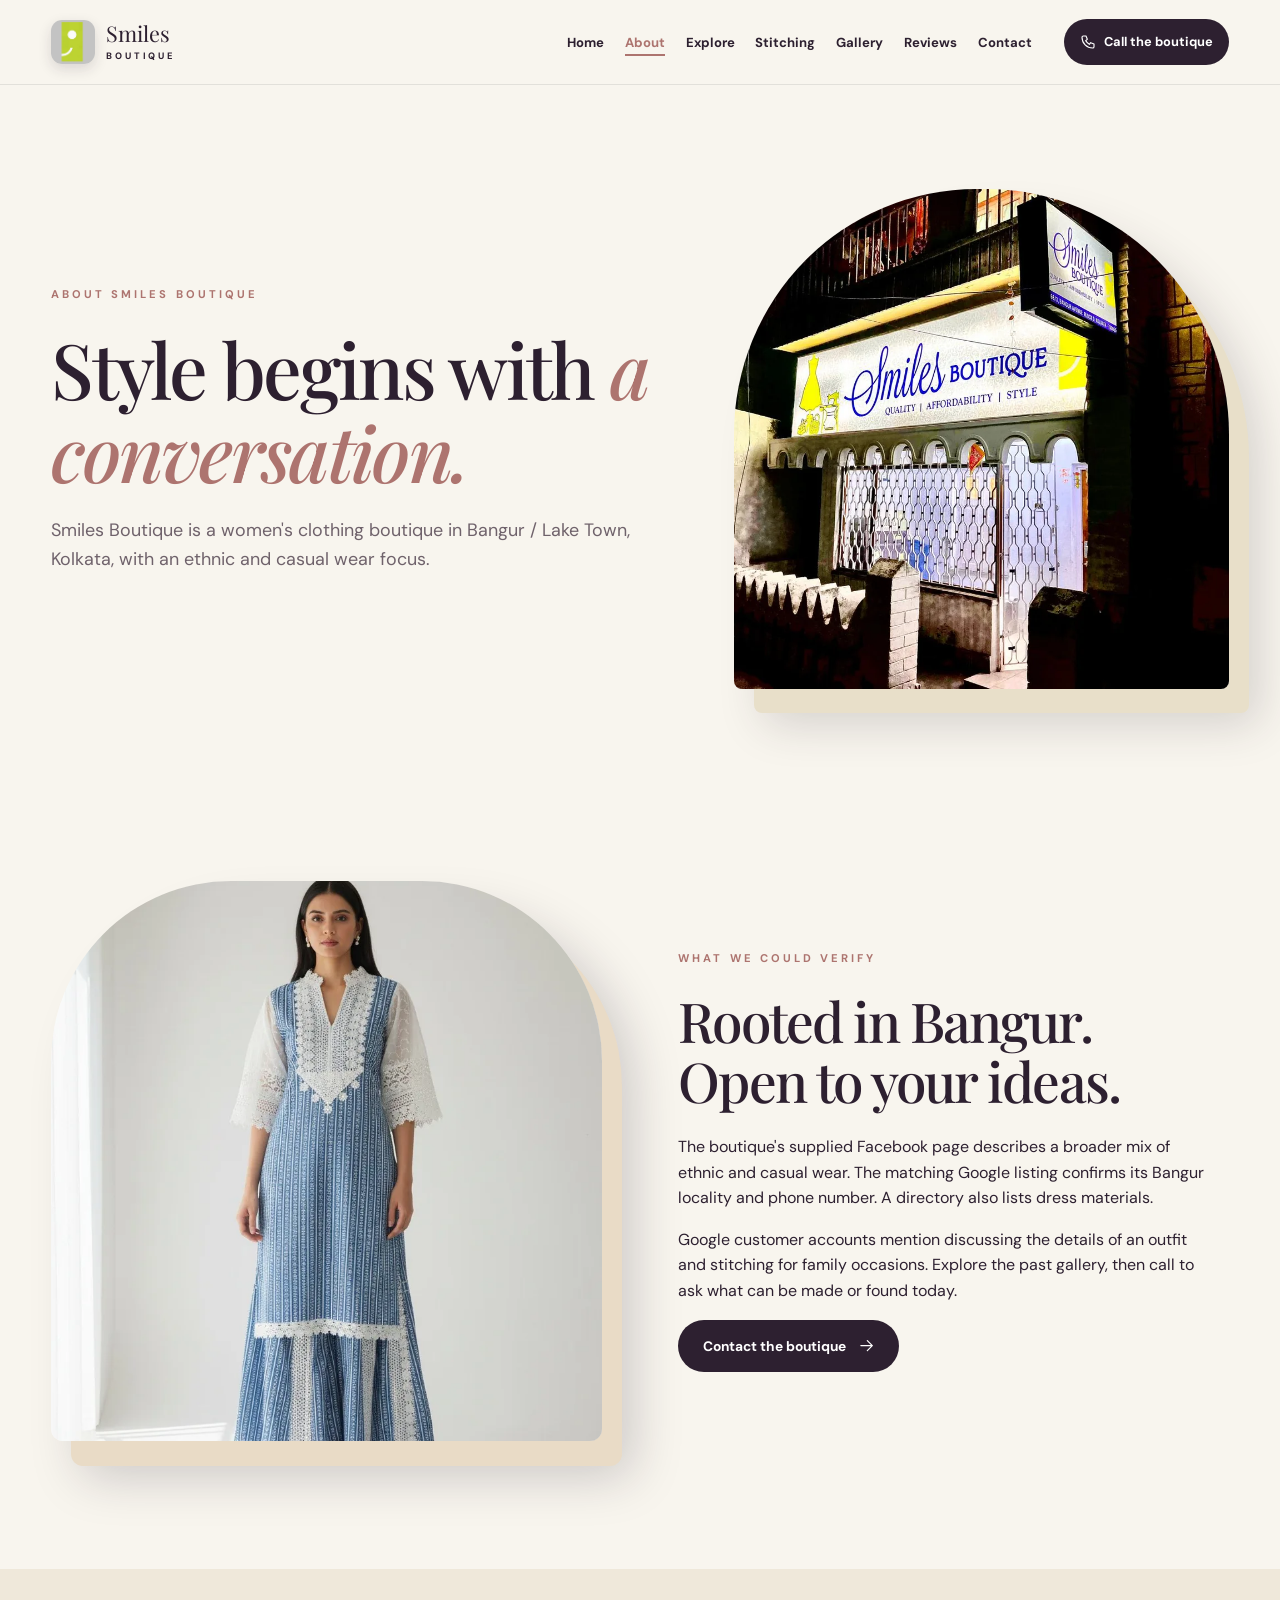
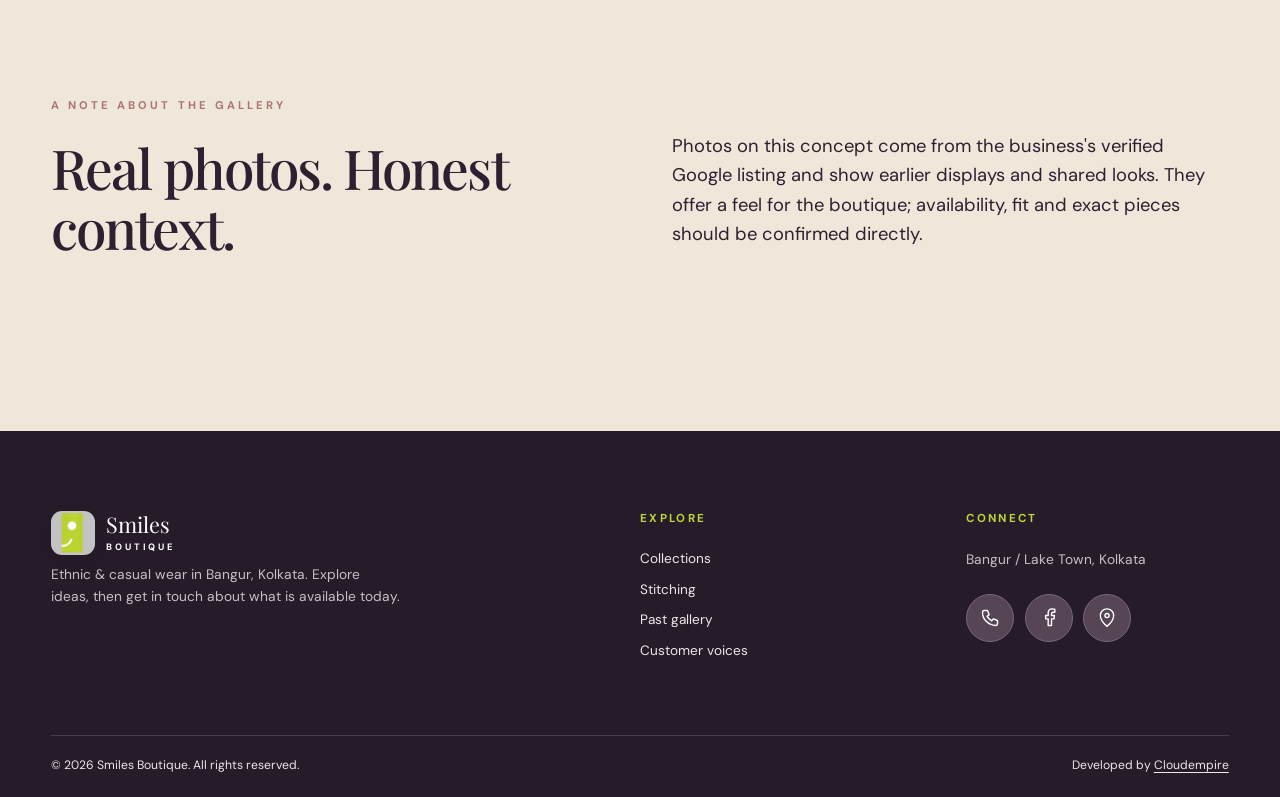
==== about.html @ 587f9f73 "Build Smiles Boutique website concept with verified gallery" ====
<!doctype html><html lang="en-IN"><head><meta charset="utf-8"><meta name="viewport" content="width=device-width,initial-scale=1"><meta name="theme-color" content="#2d2030"><title>About Smiles Boutique | Bangur, Kolkata</title><meta name="description" content="Learn about Smiles Boutique and its ethnic and casual wear focus in Bangur / Lake Town, Kolkata."><link rel="canonical" href="https://cloudempiretech.github.io/smiles-boutique-kolkata/about.html"><link rel="icon" type="image/png" href="assets/smiles-original-logo.png"><link rel="preload" href="assets/google-05-1200.webp" as="image" imagesrcset="assets/google-05-560.webp 560w, assets/google-05-1200.webp 1200w" imagesizes="(max-width: 700px) 90vw, 45vw"><link rel="stylesheet" href="style.css"><meta property="og:type" content="website"><meta property="og:title" content="About Smiles Boutique | Bangur, Kolkata"><meta property="og:description" content="Learn about Smiles Boutique and its ethnic and casual wear focus in Bangur / Lake Town, Kolkata."><meta property="og:image" content="https://cloudempiretech.github.io/smiles-boutique-kolkata/assets/google-01-1200.webp"><meta property="og:url" content="https://cloudempiretech.github.io/smiles-boutique-kolkata/about.html"><script type="application/ld+json">{"@context": "https://schema.org", "@type": "ClothingStore", "name": "Smiles Boutique", "url": "https://cloudempiretech.github.io/smiles-boutique-kolkata/about.html", "image": "https://cloudempiretech.github.io/smiles-boutique-kolkata/assets/google-01-1200.webp", "telephone": "+919874143888", "areaServed": "Bangur / Lake Town, Kolkata", "sameAs": ["https://www.facebook.com/SmilesTheStore/", "https://www.google.com/maps/place/Smiles+Boutique/@22.6055363,88.413067,17z/data=!4m15!1m8!3m7!1s0x3a0275f93fffffff:0x30044cccb901f7e9!2sSmiles+Boutique!8m2!3d22.6055117!4d88.4130762!10e5!16s%2Fg%2F1q62hcb1k!3m5!1s0x3a0275f93fffffff:0x30044cccb901f7e9!8m2!3d22.6055117!4d88.4130762!16s%2Fg%2F1q62hcb1k?entry=ttu&g_ep=EgoyMDI2MTAwNS4wIKXMDSoASAFQAw%3D%3D"]}</script></head><body><a class="skip" href="#main">Skip to content</a><header class="site-header"><div class="shell header-inner"><a href="index.html" class="brand" aria-label="Smiles Boutique home"><img src="assets/smiles-original-logo.png" alt="Smiles Boutique green smile mark" width="44" height="44"><span>Smiles <em>Boutique</em></span></a><button id="menu-toggle" class="menu-toggle" aria-controls="site-nav" aria-expanded="false" aria-label="Open navigation"><span></span><span></span><span></span></button><nav id="site-nav" class="site-nav" aria-label="Main navigation"><a href="index.html" >Home</a><a href="about.html" aria-current="page">About</a><a href="collections.html" >Explore</a><a href="stitching.html" >Stitching</a><a href="gallery.html" >Gallery</a><a href="reviews.html" >Reviews</a><a href="contact.html" >Contact</a></nav><a class="header-call" href="tel:+919874143888"><svg aria-hidden="true" viewBox="0 0 24 24" fill="none" stroke="currentColor" stroke-width="1.7" stroke-linecap="round" stroke-linejoin="round"><path d="M5 3h4l2 5-2.5 2a17 17 0 0 0 5.5 5.5L16 13l5 2v4a2 2 0 0 1-2 2A16 16 0 0 1 3 5a2 2 0 0 1 2-2Z"/></svg> <span>Call the boutique</span></a></div></header><main id="main"><section class="page-hero shell"><div class="reveal"><span class="eyebrow">About Smiles Boutique</span><h1>Style begins with <em>a conversation.</em></h1><p>Smiles Boutique is a women's clothing boutique in Bangur / Lake Town, Kolkata, with an ethnic and casual wear focus.</p></div><picture class="page-hero-media"><source media="(max-width: 700px)" srcset="assets/google-01-560.webp"><img src="assets/google-01-1200.webp" srcset="assets/google-01-560.webp 560w, assets/google-01-1200.webp 1200w" sizes="(max-width: 700px) 90vw, 45vw" alt="Smiles Boutique storefront and illuminated sign photographed at night" loading="lazy" decoding="async"></picture></section><section class="section shell split light-split"><div class="reveal"><picture class="rounded-photo"><source media="(max-width: 700px)" srcset="assets/google-03-560.webp"><img src="assets/google-03-1200.webp" srcset="assets/google-03-560.webp 560w, assets/google-03-1200.webp 1200w" sizes="(max-width: 700px) 90vw, 45vw" alt="Model in a blue and white ethnic outfit in the business gallery" loading="lazy" decoding="async"></picture></div><div class="reveal"><span class="eyebrow">What we could verify</span><h2>Rooted in Bangur.<br>Open to your ideas.</h2><p>The boutique's supplied Facebook page describes a broader mix of ethnic and casual wear. The matching Google listing confirms its Bangur locality and phone number. A directory also lists dress materials.</p><p>Google customer accounts mention discussing the details of an outfit and stitching for family occasions. Explore the past gallery, then call to ask what can be made or found today.</p><a class="button button-dark" href="contact.html">Contact the boutique <svg aria-hidden="true" viewBox="0 0 24 24" fill="none" stroke="currentColor" stroke-width="1.7" stroke-linecap="round" stroke-linejoin="round"><path d="M4 12h16m-7-7 7 7-7 7"/></svg></a></div></section><section class="section pale"><div class="shell note-grid"><div class="reveal"><span class="eyebrow">A note about the gallery</span><h2>Real photos. Honest context.</h2></div><p class="reveal">Photos on this concept come from the business's verified Google listing and show earlier displays and shared looks. They offer a feel for the boutique; availability, fit and exact pieces should be confirmed directly.</p></div></section></main><footer class="site-footer"><div class="shell"><div class="footer-top"><div><a class="brand" href="index.html"><img src="assets/smiles-original-logo.png" alt="" width="42" height="42"><span>Smiles <em>Boutique</em></span></a><p>Ethnic & casual wear in Bangur, Kolkata. Explore ideas, then get in touch about what is available today.</p></div><div><h2>Explore</h2><a href="collections.html">Collections</a><a href="stitching.html">Stitching</a><a href="gallery.html">Past gallery</a><a href="reviews.html">Customer voices</a></div><div><h2>Connect</h2><p>Bangur / Lake Town, Kolkata</p><div class="channel-row"><a class="icon-link" href="tel:+919874143888" aria-label="Call Smiles Boutique" title="Call Smiles Boutique" ><svg aria-hidden="true" viewBox="0 0 24 24" fill="none" stroke="currentColor" stroke-width="1.7" stroke-linecap="round" stroke-linejoin="round"><path d="M5 3h4l2 5-2.5 2a17 17 0 0 0 5.5 5.5L16 13l5 2v4a2 2 0 0 1-2 2A16 16 0 0 1 3 5a2 2 0 0 1 2-2Z"/></svg></a><a class="icon-link" href="https://www.facebook.com/SmilesTheStore/" aria-label="Smiles Boutique on Facebook" title="Smiles Boutique on Facebook" target="_blank" rel="noopener noreferrer"><svg aria-hidden="true" viewBox="0 0 24 24" fill="none" stroke="currentColor" stroke-width="1.7" stroke-linecap="round" stroke-linejoin="round"><path d="M15 21v-8h3l.5-4H15V7c0-1.2.4-2 2-2h2V1.5A24 24 0 0 0 16 1c-3.5 0-5 2-5 5v3H8v4h3v8Z"/></svg></a><a class="icon-link" href="https://www.google.com/maps/place/Smiles+Boutique/@22.6055363,88.413067,17z/data=!4m15!1m8!3m7!1s0x3a0275f93fffffff:0x30044cccb901f7e9!2sSmiles+Boutique!8m2!3d22.6055117!4d88.4130762!10e5!16s%2Fg%2F1q62hcb1k!3m5!1s0x3a0275f93fffffff:0x30044cccb901f7e9!8m2!3d22.6055117!4d88.4130762!16s%2Fg%2F1q62hcb1k?entry=ttu&amp;g_ep=EgoyMDI2MTAwNS4wIKXMDSoASAFQAw%3D%3D" aria-label="Find Smiles Boutique on Google Maps" title="Find Smiles Boutique on Google Maps" target="_blank" rel="noopener noreferrer"><svg aria-hidden="true" viewBox="0 0 24 24" fill="none" stroke="currentColor" stroke-width="1.7" stroke-linecap="round" stroke-linejoin="round"><path d="M12 22s8-6.7 8-13a8 8 0 1 0-16 0c0 6.3 8 13 8 13Z"/><circle cx="12" cy="9" r="2.5"/></svg></a></div></div></div><div class="footer-bottom"><p>© 2026 Smiles Boutique. All rights reserved.</p><p>Developed by <a href="https://cloudempire.tech/" target="_blank" rel="noopener noreferrer">Cloudempire</a></p></div></div></footer><script src="site.js" defer></script></body></html>
---- style.css ----
@import url('https://fonts.googleapis.com/css2?family=DM+Sans:wght@400;500;600;700&family=Playfair+Display:ital,wght@0,500;0,600;0,700;1,500;1,600&display=swap');
:root{--ink:#2d2030;--plum:#3c2b3e;--cream:#f8f5ee;--paper:#fffdf8;--lime:#bdd638;--rose:#ad746f;--line:#ddd5ca;--serif:'Playfair Display',Georgia,serif;--sans:'DM Sans',Arial,sans-serif}*{box-sizing:border-box}html{scroll-behavior:smooth}body{margin:0;background:var(--cream);color:var(--ink);font-family:var(--sans);line-height:1.6;overflow-x:hidden}a{color:inherit;text-decoration:none}button,input,select,textarea{font:inherit}button{cursor:pointer}img{display:block;max-width:100%}svg{width:1.25em;height:1.25em;flex:none}h1,h2,h3,p{margin-top:0}h1,h2{font-family:var(--serif);line-height:1.09;font-weight:500;letter-spacing:-.035em}h1{font-size:clamp(3.2rem,7vw,7.2rem)}h2{font-size:clamp(2.5rem,4.3vw,4.8rem)}h1 em,h2 em{color:var(--rose);font-weight:500}p{font-size:1rem}.shell{width:min(1320px,calc(100% - 8vw));margin:auto}.skip{position:absolute;top:-100px;left:1rem;z-index:1000;background:var(--ink);color:white;padding:.8rem 1rem}.skip:focus{top:1rem}:focus-visible{outline:3px solid #8db313;outline-offset:4px}.site-header{position:sticky;top:0;z-index:100;background:rgba(248,245,238,.9);backdrop-filter:blur(22px);border-bottom:1px solid rgba(45,32,48,.1)}.header-inner{min-height:84px;display:flex;align-items:center;gap:2rem}.brand{display:inline-flex;align-items:center;gap:.7rem;font-family:var(--serif);font-size:1.35rem;line-height:1;color:var(--ink);white-space:nowrap}.brand img{width:44px;height:44px;object-fit:cover;border-radius:11px;box-shadow:0 5px 14px #24182924}.brand em{display:block;font-style:normal;font-family:var(--sans);font-size:.58rem;font-weight:700;letter-spacing:.3em;text-transform:uppercase;margin-top:.5rem}.site-nav{display:flex;align-items:center;gap:1.3rem;margin-left:auto}.site-nav a{position:relative;font-size:.82rem;font-weight:700;padding:.55rem 0;transition:color .25s}.site-nav a::after{content:'';position:absolute;left:0;right:100%;bottom:.35rem;height:2px;background:var(--rose);transition:right .3s}.site-nav a:hover,.site-nav a[aria-current=page]{color:var(--rose)}.site-nav a:hover::after,.site-nav a[aria-current=page]::after{right:0}.header-call{display:inline-flex;align-items:center;gap:.5rem;background:var(--ink);color:white;border-radius:100px;padding:.8rem 1rem;font-size:.8rem;font-weight:700;transition:transform .25s,box-shadow .25s}.header-call:hover{transform:translateY(-3px);box-shadow:0 9px 20px #24182935}.menu-toggle{display:none}.eyebrow{text-transform:uppercase;letter-spacing:.27em;font-size:.7rem;font-weight:700;color:var(--rose);display:block;margin-bottom:1.4rem}.hero{min-height:760px;padding-block:7.2rem 5.5rem;display:grid;grid-template-columns:1fr 1fr;gap:3vw;align-items:center}.hero-copy{position:relative;z-index:2}.hero-title{font-size:clamp(4.3rem,7.6vw,8.4rem);margin-bottom:1.7rem}.hero-title span,.hero-title em{display:block}.hero-title em{font-size:1.07em}.hero-lede{max-width:480px;font-size:1.12rem;color:#6a5d67}.hero-actions,.contact-actions{display:flex;gap:.8rem;flex-wrap:wrap;margin-top:2rem}.button{display:inline-flex;align-items:center;justify-content:center;gap:.75rem;min-height:52px;padding:.9rem 1.45rem;border-radius:100px;font-weight:700;font-size:.86rem;border:1px solid transparent;transition:transform .25s,box-shadow .25s,background .25s}.button:hover{transform:translateY(-4px);box-shadow:0 10px 24px #24182933}.button svg,.text-link svg,.feature-copy svg{transition:transform .25s}.button:hover svg,.text-link:hover svg,.feature-card:hover .feature-copy svg{transform:translateX(5px)}.button-dark{background:var(--ink);color:white}.button-outline{border-color:var(--ink);color:var(--ink)}.button-outline:hover{background:white}.button-light{background:var(--lime);color:var(--ink)}.hero-note{max-width:440px;margin-top:2.2rem;color:#796d74;font-size:.76rem}.hero-art{position:relative;min-height:600px;perspective:1100px;isolation:isolate}.hero-orbit{position:absolute;inset:4% 0 8% 7%;border:1px solid #d3c1a1;border-radius:50%;transform:rotate(-19deg);z-index:-1}.hero-art::before{content:'';position:absolute;width:76%;height:80%;right:-7%;top:2%;background:radial-gradient(circle at 35% 35%,#e6dfbf,#c6be91 55%,#9c8574);border-radius:46% 53% 44% 55%;filter:blur(1px);z-index:-1;box-shadow:35px 45px 70px #7061492e}.hero-frame{width:76%;height:570px;margin-left:auto;border-radius:48% 48% 7% 7%;overflow:hidden;border:10px solid #f3ede1;box-shadow:0 26px 60px #24182930;transform:rotate(2deg);animation:heroFloat 7s ease-in-out infinite}.hero-photo,.hero-photo img{width:100%;height:100%}.hero-photo img{object-fit:cover;object-position:center;transition:transform .8s}.hero-frame:hover img{transform:scale(1.07)}.float-card{position:absolute;left:0;bottom:1rem;background:rgba(255,253,248,.91);border:1px solid #fff;backdrop-filter:blur(14px);display:flex;align-items:center;gap:.8rem;padding:.6rem 1.3rem .6rem .6rem;border-radius:16px;box-shadow:0 17px 35px #24182932;transform:rotate(-6deg);font-weight:700;font-size:.85rem}.float-photo img{width:94px;height:80px;object-fit:cover;border-radius:10px}.hero-stamp{position:absolute;right:-2%;top:4%;font-size:.65rem;letter-spacing:.18em;writing-mode:vertical-rl}.ticker{background:var(--lime);border-block:1px solid #9cab2a}.ticker .shell{display:flex;justify-content:space-between;gap:1.5rem;padding:1.1rem 0;text-transform:uppercase;letter-spacing:.15em;font-size:.75rem;font-weight:700}.ticker b{font-weight:400}.section{padding-block:8rem}.section-heading{max-width:840px;margin-bottom:3.5rem}.section-heading h2{margin-bottom:1.1rem}.section-heading p{color:#70636c;max-width:530px}.feature-grid{display:grid;grid-template-columns:repeat(3,1fr);gap:1.3rem}.feature-card{position:relative;display:block;height:510px;overflow:hidden;border-radius:13px;box-shadow:0 15px 35px #291e2820;transform-style:preserve-3d;transition:transform .4s,box-shadow .4s}.feature-card:hover{transform:translateY(-10px) rotateX(1.3deg);box-shadow:0 25px 45px #291e2835}.feature-card picture,.feature-card img{width:100%;height:100%}.feature-card img{object-fit:cover;transition:transform .7s}.feature-card:hover img{transform:scale(1.07)}.feature-card::after{content:'';position:absolute;inset:30% 0 0;background:linear-gradient(transparent,rgba(19,12,21,.88))}.feature-copy{position:absolute;z-index:1;color:white;left:1.7rem;right:1.7rem;bottom:1.5rem}.feature-copy small{display:block;letter-spacing:.2em;text-transform:uppercase;font-size:.68rem;color:#e2ee94}.feature-copy strong{display:block;font:500 2rem var(--serif);margin:.35rem 0}.feature-copy>span{display:flex;align-items:center;gap:.5rem;font-size:.78rem}.dark-section{background:radial-gradient(circle at 80% 20%,#61475f,transparent 42%),var(--ink);color:#f9f1e7}.dark-section .eyebrow{color:var(--lime)}.dark-section p{color:#e1d7dc}.split{display:grid;grid-template-columns:1fr 1fr;align-items:center;gap:7vw}.split>div:first-child{max-width:600px}.split h2{margin-bottom:1.5rem}.split p{max-width:530px}.text-link{display:inline-flex;align-items:center;gap:.8rem;border-bottom:1px solid currentColor;padding:.6rem 0;font-size:.82rem;font-weight:700}.layered-photos{height:500px;position:relative;perspective:900px}.layer-one img{position:absolute;right:0;top:0;height:440px;width:65%;object-fit:cover;border-radius:140px 140px 12px 12px;box-shadow:0 25px 60px #05030760}.layer-two img{position:absolute;left:0;bottom:0;width:44%;height:240px;object-fit:cover;border:8px solid #e5d8c8;border-radius:130px 130px 12px 12px;box-shadow:0 20px 35px #05030770;transform:rotate(-7deg)}.quote-grid{display:grid;grid-template-columns:1fr 1fr;gap:1.2rem;margin-bottom:2rem}.quote-card{padding:2.4rem;background:var(--paper);border:1px solid var(--line);box-shadow:9px 12px 0 #e7dfd3;border-radius:8px}.quote-card p{font:500 1.55rem/1.4 var(--serif)}.quote-card span{font-size:.78rem;font-weight:700;color:#786c73}.stars{color:#996b28;letter-spacing:.15em;display:inline-block;margin-bottom:.9rem}.cta-section{background:var(--lime);position:relative;overflow:hidden}.cta-section::before{content:'';position:absolute;width:380px;height:380px;border:1px solid #899b1c;border-radius:50%;right:-80px;top:-120px;box-shadow:0 0 0 40px #b3ce3370,0 0 0 80px #b3ce3335}.cta-inner{display:grid;grid-template-columns:1fr 1fr;gap:5rem;align-items:end;position:relative}.cta-inner h2{font-size:clamp(3.4rem,6vw,6rem);margin:0}.cta-inner p{max-width:400px}.cta-inner .eyebrow{color:#4c5e12}.page-hero{padding-block:6.5rem 4rem;display:grid;grid-template-columns:1fr 42%;gap:5%;align-items:center;min-height:590px}.page-hero h1{font-size:clamp(3.6rem,6vw,6.5rem);margin-bottom:1.4rem}.page-hero p{font-size:1.12rem;color:#6f626b;max-width:600px}.page-hero-media img{width:100%;height:500px;object-fit:cover;border-radius:49% 49% 8px 8px;box-shadow:20px 24px 0 #e8dfc9,30px 35px 45px #3226342d}.page-hero.simple{min-height:380px;display:block;padding-bottom:2rem}.page-hero.simple>div{max-width:930px}.light-split{gap:6vw}.rounded-photo img{width:100%;height:560px;object-fit:cover;border-radius:180px 180px 12px 12px;box-shadow:20px 25px 0 #e9dbc6,30px 35px 50px #24182935}.pale{background:#efe8da}.note-grid{display:grid;grid-template-columns:1fr 1fr;gap:5vw;align-items:center}.note-grid p{font-size:1.15rem}.collection-grid{display:grid;gap:5rem}.collection-card{display:grid;grid-template-columns:48% 1fr;gap:7%;align-items:center}.collection-card.reverse{grid-template-columns:1fr 48%}.collection-card.reverse picture{order:2}.collection-card img{height:560px;width:100%;object-fit:cover;border-radius:12px 210px 12px 12px;box-shadow:20px 24px 0 #e6d6c7}.collection-card.reverse img{border-radius:210px 12px 12px 12px}.collection-card p{max-width:450px;color:#6c6069}.steps{display:grid;grid-template-columns:repeat(3,1fr);gap:1rem}.steps article{padding:2rem;background:var(--paper);border:1px solid var(--line);min-height:260px;box-shadow:8px 9px 0 #e3dbcd}.steps b{font:500 2.5rem var(--serif);color:var(--rose)}.steps h2{font-size:1.7rem;margin:1.2rem 0 .6rem}.gallery-grid{display:grid;grid-template-columns:repeat(4,1fr);gap:1.1rem}.gallery-card{margin:0;background:white;padding:.5rem;box-shadow:0 8px 24px #281b2721;border:1px solid #e4dbce;border-radius:8px;transition:transform .3s,box-shadow .3s}.gallery-card:nth-child(5n+2){transform:translateY(1.1rem)}.gallery-card:hover{transform:translateY(-6px) rotate(.5deg);box-shadow:0 17px 36px #281b2730}.gallery-card img{width:100%;height:310px;object-fit:cover}.gallery-card figcaption{padding:.75rem .4rem .35rem;font-size:.77rem;font-weight:700}.gallery-card small{display:block;color:#887a7f;font-weight:400}.gallery-note{margin:2rem 0;color:#71646d;font-size:.81rem;max-width:850px}.gallery-note a{text-decoration:underline;text-underline-offset:3px}.reviews-list{display:grid;gap:1rem;margin-bottom:2.5rem}.review-row{display:grid;grid-template-columns:35% 1fr;gap:2rem;padding:2rem;background:var(--paper);border-left:4px solid var(--lime);box-shadow:8px 9px 0 #e9dfd2}.review-row h2{font-size:1.8rem;margin:0 0 .3rem}.review-row small{color:#776b74}.review-row p{font:500 1.4rem/1.5 var(--serif);margin:0}.contact-grid{display:grid;grid-template-columns:1fr 1.1fr;gap:2rem}.contact-panel,.contact-form-panel{padding:3rem;background:var(--paper);border:1px solid var(--line);box-shadow:12px 14px 0 #e7dfd1}.contact-panel{background:var(--ink);color:white}.contact-panel h2,.contact-form-panel h2{font-size:2.6rem}.contact-panel p{color:#dcd1d5}.contact-panel .button-outline{border-color:#e8dfe7;color:white}.contact-panel .eyebrow{color:var(--lime)}.channel-row{display:flex;gap:.65rem;margin-top:1.5rem}.icon-link{display:inline-flex;align-items:center;justify-content:center;width:48px;height:48px;border-radius:50%;background:#e9e3d7;color:var(--ink);border:1px solid #cfc7ba;transition:transform .25s,background .25s}.icon-link:hover{transform:translateY(-4px) rotate(-5deg);background:var(--lime)}.contact-panel .icon-link{background:#f8f5ee}.contact-form-panel form{display:grid;gap:.6rem}.contact-form-panel label{font-weight:700;font-size:.84rem;margin-top:.65rem}.contact-form-panel label span{color:#a83c4f}.contact-form-panel input,.contact-form-panel select,.contact-form-panel textarea{width:100%;padding:.85rem 1rem;background:#fbf9f3;border:1px solid #b9aaae;border-radius:6px;color:var(--ink)}.contact-form-panel textarea{resize:vertical}.contact-form-panel button{margin-top:1rem;justify-self:start}.form-help{font-size:.76rem;color:#655b63}.enquiry-result{white-space:pre-line;padding:1rem;background:#eff2d6;border-radius:6px}.faq{max-width:950px}.faq details{border-bottom:1px solid var(--line);padding:1.2rem 0}.faq summary{font:500 1.4rem var(--serif);cursor:pointer;list-style:none;display:flex;justify-content:space-between;gap:2rem}.faq summary::after{content:'+';font:400 1.5rem var(--sans)}.faq details[open] summary::after{content:'−'}.faq details p{max-width:720px;color:#6b5f68;margin:.8rem 0}.site-footer{background:#261b29;color:#eee6e9;padding-top:5rem}.footer-top{display:grid;grid-template-columns:2fr 1fr 1fr;gap:5vw;padding-bottom:4rem}.site-footer .brand{color:white}.footer-top p{max-width:350px;color:#c7bfc6;font-size:.86rem}.footer-top h2{font:700 .72rem var(--sans);text-transform:uppercase;letter-spacing:.2em;color:var(--lime);margin:0 0 1.4rem}.footer-top>div:nth-child(2) a{display:block;font-size:.85rem;margin:.55rem 0}.footer-bottom{display:flex;justify-content:space-between;gap:2rem;padding:1.3rem 0;border-top:1px solid #ffffff25}.footer-bottom p{font-size:.76rem;margin:0}.footer-bottom a{text-decoration:underline;text-underline-offset:3px}.site-footer .icon-link{background:#554555;color:white;border-color:#786a78}.site-footer .icon-link:hover{background:var(--lime);color:var(--ink)}.reveal{opacity:0;transform:translateY(30px);transition:opacity .7s,transform .7s}.reveal.is-visible{opacity:1;transform:translateY(0)}.hero-copy .eyebrow,.hero-title span,.hero-title em,.hero-lede,.hero-actions,.hero-note{animation:rise .8s both}.hero-title span:nth-child(1){animation-delay:.12s}.hero-title span:nth-child(2){animation-delay:.22s}.hero-title em{animation-delay:.34s}.hero-lede{animation-delay:.46s}.hero-actions{animation-delay:.58s}.hero-note{animation-delay:.68s}.hero-art{animation:rise 1s .35s both}body{animation:pageIn .55s both}@keyframes rise{from{opacity:0;transform:translateY(28px)}to{opacity:1;transform:translateY(0)}}@keyframes pageIn{from{opacity:.1}to{opacity:1}}@keyframes heroFloat{50%{transform:translateY(-9px) rotate(1deg)}}
@media(max-width:1100px){.site-nav{gap:.75rem}.site-nav a{font-size:.73rem}.header-call span{display:none}.header-call{width:46px;height:46px;padding:0;justify-content:center}.hero{min-height:650px}.hero-art{min-height:530px}.hero-frame{height:500px}.feature-card{height:430px}.gallery-grid{grid-template-columns:repeat(3,1fr)}}
@media(max-width:820px){.header-inner{min-height:70px}.menu-toggle{display:grid;gap:4px;background:none;border:0;margin-left:auto;padding:12px;min-width:44px;min-height:44px}.menu-toggle span{width:22px;height:2px;background:var(--ink)}.site-nav{display:none;position:absolute;top:70px;left:0;right:0;background:var(--paper);padding:1.2rem 5vw;box-shadow:0 15px 25px #281c2730;flex-direction:column;align-items:stretch;margin:0}.site-nav.open{display:flex}.site-nav a{font-size:1rem;padding:.6rem}.header-call{margin-left:0}.hero{grid-template-columns:1fr;padding-block:4rem 5rem}.hero-art{min-height:540px;max-width:600px;margin:auto;width:100%}.hero-title{font-size:clamp(4.2rem,11vw,7rem)}.split,.contact-grid,.note-grid{grid-template-columns:1fr}.layered-photos{max-width:600px;width:100%;margin:auto}.page-hero{grid-template-columns:1fr;padding-top:4rem}.page-hero-media img{height:480px;max-width:550px}.collection-card,.collection-card.reverse{grid-template-columns:1fr}.collection-card.reverse picture{order:0}.collection-card img{height:510px}.footer-top{grid-template-columns:1fr 1fr}.footer-top>div:first-child{grid-column:1/-1}.cta-inner{gap:2rem}.steps{grid-template-columns:1fr 1fr}}
@media(max-width:600px){.shell{width:calc(100% - 36px)}.brand{font-size:1.15rem}.brand img{width:38px;height:38px}.hero{padding-top:3rem;gap:2rem}.hero-title{font-size:clamp(3.9rem,13vw,5.8rem)}.hero-lede{font-size:1rem}.hero-art{min-height:430px}.hero-frame{height:420px;width:78%}.float-card{bottom:0}.hero-stamp{right:0}.ticker .shell{overflow-x:auto;white-space:nowrap;justify-content:flex-start}.ticker span,.ticker b{flex:none}.section{padding-block:5rem}.feature-grid,.quote-grid,.steps,.gallery-grid{grid-template-columns:1fr}.feature-card{height:490px}.layered-photos{height:430px}.layer-one img{height:390px}.layer-two img{height:190px}.cta-inner{grid-template-columns:1fr}.page-hero{min-height:0;padding-block:3.4rem 2rem}.page-hero.simple{min-height:0}.page-hero h1{font-size:clamp(3.1rem,12vw,4.7rem)}.page-hero-media img,.rounded-photo img,.collection-card img{height:420px}.collection-grid{gap:4rem}.gallery-card:nth-child(5n+2){transform:none}.gallery-card img{height:auto;max-height:580px;object-fit:contain;background:#eee8df}.review-row{grid-template-columns:1fr;gap:.8rem;padding:1.4rem}.review-row p{font-size:1.15rem}.contact-panel,.contact-form-panel{padding:1.5rem}.contact-actions{flex-direction:column;align-items:stretch}.footer-top{grid-template-columns:1fr}.footer-top>div:first-child{grid-column:auto}.footer-bottom{flex-direction:column;gap:.4rem}.quote-card p{font-size:1.3rem}}
@media(prefers-reduced-motion:reduce){*,*::before,*::after{scroll-behavior:auto!important;animation:none!important;transition:none!important}.reveal{opacity:1;transform:none}}
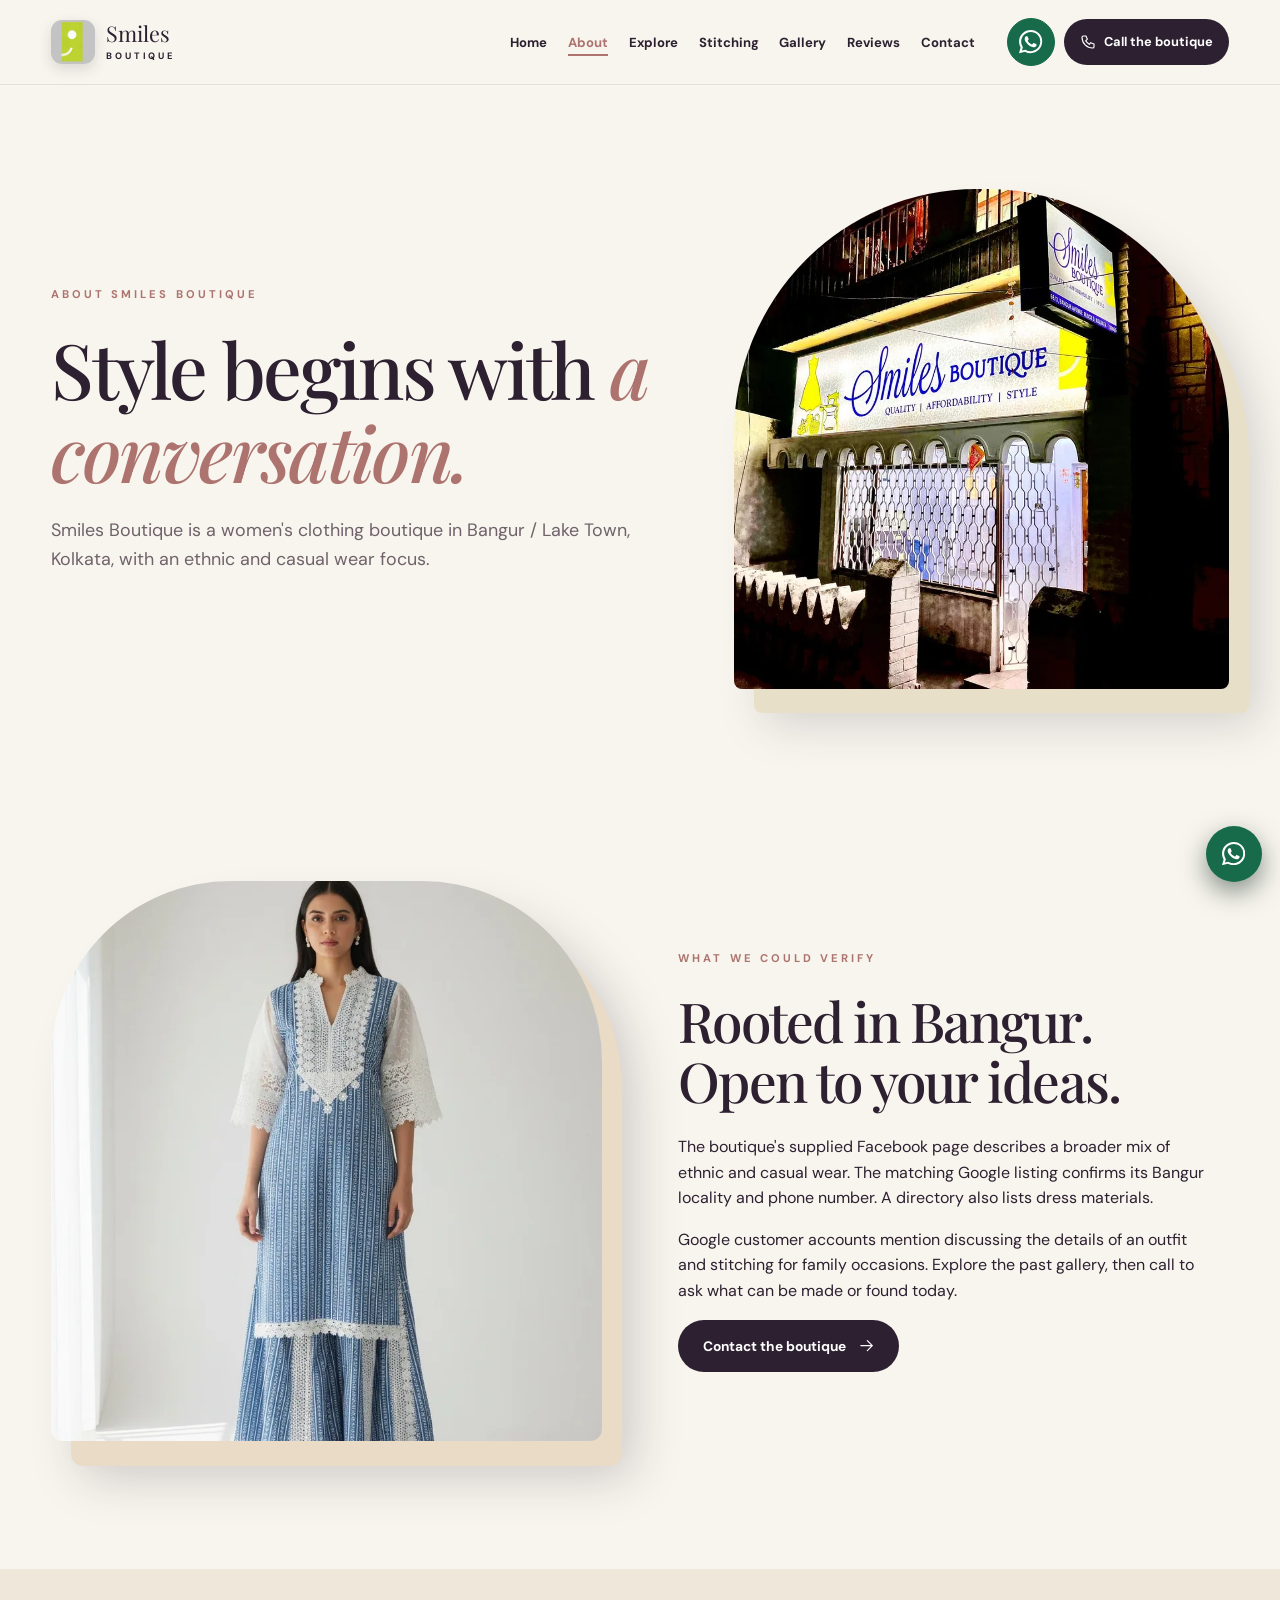
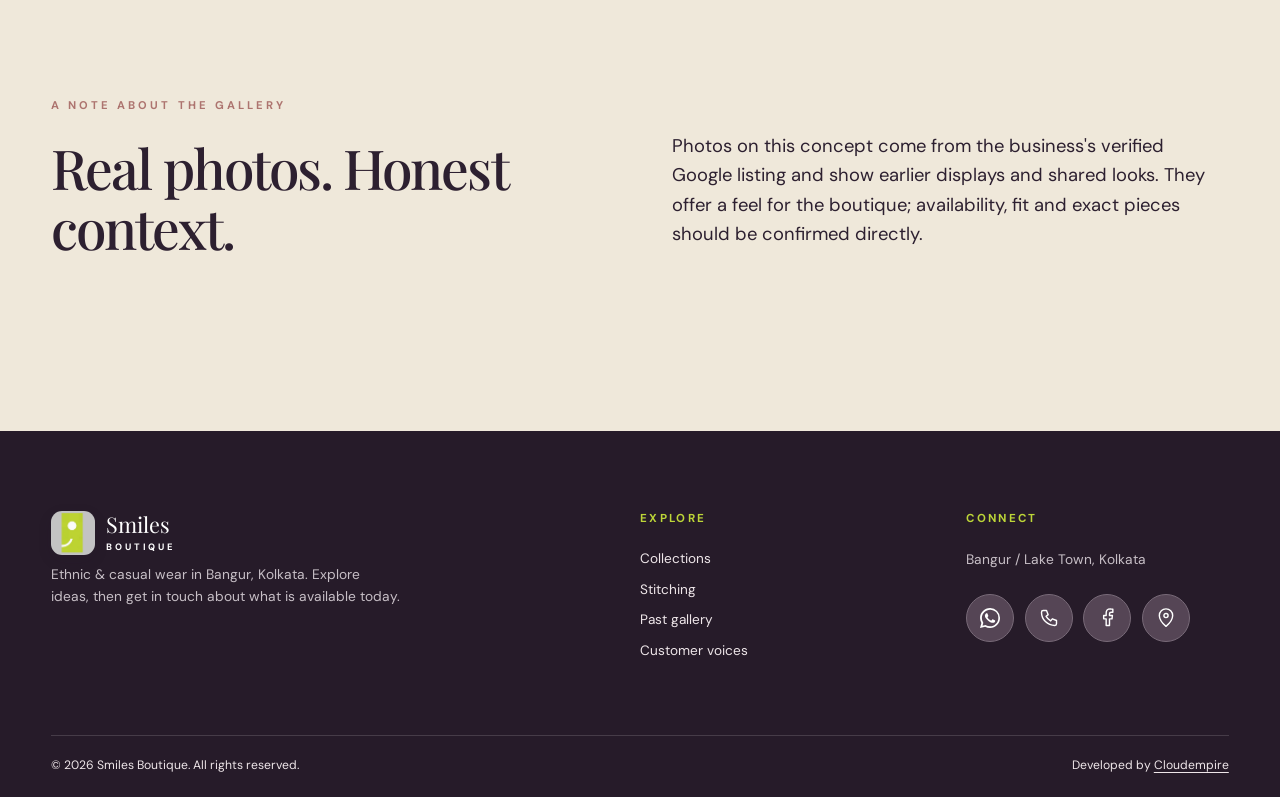
==== commit 8f910d91: "Add WhatsApp enquiry flow and accessible contact icons" ====
--- a/about.html
+++ b/about.html
@@ -1 +1 @@
-<!doctype html><html lang="en-IN"><head><meta charset="utf-8"><meta name="viewport" content="width=device-width,initial-scale=1"><meta name="theme-color" content="#2d2030"><title>About Smiles Boutique | Bangur, Kolkata</title><meta name="description" content="Learn about Smiles Boutique and its ethnic and casual wear focus in Bangur / Lake Town, Kolkata."><link rel="canonical" href="https://cloudempiretech.github.io/smiles-boutique-kolkata/about.html"><link rel="icon" type="image/png" href="assets/smiles-original-logo.png"><link rel="preload" href="assets/google-05-1200.webp" as="image" imagesrcset="assets/google-05-560.webp 560w, assets/google-05-1200.webp 1200w" imagesizes="(max-width: 700px) 90vw, 45vw"><link rel="stylesheet" href="style.css"><meta property="og:type" content="website"><meta property="og:title" content="About Smiles Boutique | Bangur, Kolkata"><meta property="og:description" content="Learn about Smiles Boutique and its ethnic and casual wear focus in Bangur / Lake Town, Kolkata."><meta property="og:image" content="https://cloudempiretech.github.io/smiles-boutique-kolkata/assets/google-01-1200.webp"><meta property="og:url" content="https://cloudempiretech.github.io/smiles-boutique-kolkata/about.html"><script type="application/ld+json">{"@context": "https://schema.org", "@type": "ClothingStore", "name": "Smiles Boutique", "url": "https://cloudempiretech.github.io/smiles-boutique-kolkata/about.html", "image": "https://cloudempiretech.github.io/smiles-boutique-kolkata/assets/google-01-1200.webp", "telephone": "+919874143888", "areaServed": "Bangur / Lake Town, Kolkata", "sameAs": ["https://www.facebook.com/SmilesTheStore/", "https://www.google.com/maps/place/Smiles+Boutique/@22.6055363,88.413067,17z/data=!4m15!1m8!3m7!1s0x3a0275f93fffffff:0x30044cccb901f7e9!2sSmiles+Boutique!8m2!3d22.6055117!4d88.4130762!10e5!16s%2Fg%2F1q62hcb1k!3m5!1s0x3a0275f93fffffff:0x30044cccb901f7e9!8m2!3d22.6055117!4d88.4130762!16s%2Fg%2F1q62hcb1k?entry=ttu&g_ep=EgoyMDI2MTAwNS4wIKXMDSoASAFQAw%3D%3D"]}</script></head><body><a class="skip" href="#main">Skip to content</a><header class="site-header"><div class="shell header-inner"><a href="index.html" class="brand" aria-label="Smiles Boutique home"><img src="assets/smiles-original-logo.png" alt="Smiles Boutique green smile mark" width="44" height="44"><span>Smiles <em>Boutique</em></span></a><button id="menu-toggle" class="menu-toggle" aria-controls="site-nav" aria-expanded="false" aria-label="Open navigation"><span></span><span></span><span></span></button><nav id="site-nav" class="site-nav" aria-label="Main navigation"><a href="index.html" >Home</a><a href="about.html" aria-current="page">About</a><a href="collections.html" >Explore</a><a href="stitching.html" >Stitching</a><a href="gallery.html" >Gallery</a><a href="reviews.html" >Reviews</a><a href="contact.html" >Contact</a></nav><a class="header-call" href="tel:+919874143888"><svg aria-hidden="true" viewBox="0 0 24 24" fill="none" stroke="currentColor" stroke-width="1.7" stroke-linecap="round" stroke-linejoin="round"><path d="M5 3h4l2 5-2.5 2a17 17 0 0 0 5.5 5.5L16 13l5 2v4a2 2 0 0 1-2 2A16 16 0 0 1 3 5a2 2 0 0 1 2-2Z"/></svg> <span>Call the boutique</span></a></div></header><main id="main"><section class="page-hero shell"><div class="reveal"><span class="eyebrow">About Smiles Boutique</span><h1>Style begins with <em>a conversation.</em></h1><p>Smiles Boutique is a women's clothing boutique in Bangur / Lake Town, Kolkata, with an ethnic and casual wear focus.</p></div><picture class="page-hero-media"><source media="(max-width: 700px)" srcset="assets/google-01-560.webp"><img src="assets/google-01-1200.webp" srcset="assets/google-01-560.webp 560w, assets/google-01-1200.webp 1200w" sizes="(max-width: 700px) 90vw, 45vw" alt="Smiles Boutique storefront and illuminated sign photographed at night" loading="lazy" decoding="async"></picture></section><section class="section shell split light-split"><div class="reveal"><picture class="rounded-photo"><source media="(max-width: 700px)" srcset="assets/google-03-560.webp"><img src="assets/google-03-1200.webp" srcset="assets/google-03-560.webp 560w, assets/google-03-1200.webp 1200w" sizes="(max-width: 700px) 90vw, 45vw" alt="Model in a blue and white ethnic outfit in the business gallery" loading="lazy" decoding="async"></picture></div><div class="reveal"><span class="eyebrow">What we could verify</span><h2>Rooted in Bangur.<br>Open to your ideas.</h2><p>The boutique's supplied Facebook page describes a broader mix of ethnic and casual wear. The matching Google listing confirms its Bangur locality and phone number. A directory also lists dress materials.</p><p>Google customer accounts mention discussing the details of an outfit and stitching for family occasions. Explore the past gallery, then call to ask what can be made or found today.</p><a class="button button-dark" href="contact.html">Contact the boutique <svg aria-hidden="true" viewBox="0 0 24 24" fill="none" stroke="currentColor" stroke-width="1.7" stroke-linecap="round" stroke-linejoin="round"><path d="M4 12h16m-7-7 7 7-7 7"/></svg></a></div></section><section class="section pale"><div class="shell note-grid"><div class="reveal"><span class="eyebrow">A note about the gallery</span><h2>Real photos. Honest context.</h2></div><p class="reveal">Photos on this concept come from the business's verified Google listing and show earlier displays and shared looks. They offer a feel for the boutique; availability, fit and exact pieces should be confirmed directly.</p></div></section></main><footer class="site-footer"><div class="shell"><div class="footer-top"><div><a class="brand" href="index.html"><img src="assets/smiles-original-logo.png" alt="" width="42" height="42"><span>Smiles <em>Boutique</em></span></a><p>Ethnic & casual wear in Bangur, Kolkata. Explore ideas, then get in touch about what is available today.</p></div><div><h2>Explore</h2><a href="collections.html">Collections</a><a href="stitching.html">Stitching</a><a href="gallery.html">Past gallery</a><a href="reviews.html">Customer voices</a></div><div><h2>Connect</h2><p>Bangur / Lake Town, Kolkata</p><div class="channel-row"><a class="icon-link" href="tel:+919874143888" aria-label="Call Smiles Boutique" title="Call Smiles Boutique" ><svg aria-hidden="true" viewBox="0 0 24 24" fill="none" stroke="currentColor" stroke-width="1.7" stroke-linecap="round" stroke-linejoin="round"><path d="M5 3h4l2 5-2.5 2a17 17 0 0 0 5.5 5.5L16 13l5 2v4a2 2 0 0 1-2 2A16 16 0 0 1 3 5a2 2 0 0 1 2-2Z"/></svg></a><a class="icon-link" href="https://www.facebook.com/SmilesTheStore/" aria-label="Smiles Boutique on Facebook" title="Smiles Boutique on Facebook" target="_blank" rel="noopener noreferrer"><svg aria-hidden="true" viewBox="0 0 24 24" fill="none" stroke="currentColor" stroke-width="1.7" stroke-linecap="round" stroke-linejoin="round"><path d="M15 21v-8h3l.5-4H15V7c0-1.2.4-2 2-2h2V1.5A24 24 0 0 0 16 1c-3.5 0-5 2-5 5v3H8v4h3v8Z"/></svg></a><a class="icon-link" href="https://www.google.com/maps/place/Smiles+Boutique/@22.6055363,88.413067,17z/data=!4m15!1m8!3m7!1s0x3a0275f93fffffff:0x30044cccb901f7e9!2sSmiles+Boutique!8m2!3d22.6055117!4d88.4130762!10e5!16s%2Fg%2F1q62hcb1k!3m5!1s0x3a0275f93fffffff:0x30044cccb901f7e9!8m2!3d22.6055117!4d88.4130762!16s%2Fg%2F1q62hcb1k?entry=ttu&amp;g_ep=EgoyMDI2MTAwNS4wIKXMDSoASAFQAw%3D%3D" aria-label="Find Smiles Boutique on Google Maps" title="Find Smiles Boutique on Google Maps" target="_blank" rel="noopener noreferrer"><svg aria-hidden="true" viewBox="0 0 24 24" fill="none" stroke="currentColor" stroke-width="1.7" stroke-linecap="round" stroke-linejoin="round"><path d="M12 22s8-6.7 8-13a8 8 0 1 0-16 0c0 6.3 8 13 8 13Z"/><circle cx="12" cy="9" r="2.5"/></svg></a></div></div></div><div class="footer-bottom"><p>© 2026 Smiles Boutique. All rights reserved.</p><p>Developed by <a href="https://cloudempire.tech/" target="_blank" rel="noopener noreferrer">Cloudempire</a></p></div></div></footer><script src="site.js" defer></script></body></html>+<!doctype html><html lang="en-IN"><head><meta charset="utf-8"><meta name="viewport" content="width=device-width,initial-scale=1"><meta name="theme-color" content="#2d2030"><title>About Smiles Boutique | Bangur, Kolkata</title><meta name="description" content="Learn about Smiles Boutique and its ethnic and casual wear focus in Bangur / Lake Town, Kolkata."><link rel="canonical" href="https://cloudempiretech.github.io/smiles-boutique-kolkata/about.html"><link rel="icon" type="image/png" href="assets/smiles-original-logo.png"><link rel="preload" href="assets/google-05-1200.webp" as="image" imagesrcset="assets/google-05-560.webp 560w, assets/google-05-1200.webp 1200w" imagesizes="(max-width: 700px) 90vw, 45vw"><link rel="stylesheet" href="style.css"><meta property="og:type" content="website"><meta property="og:title" content="About Smiles Boutique | Bangur, Kolkata"><meta property="og:description" content="Learn about Smiles Boutique and its ethnic and casual wear focus in Bangur / Lake Town, Kolkata."><meta property="og:image" content="https://cloudempiretech.github.io/smiles-boutique-kolkata/assets/google-01-1200.webp"><meta property="og:url" content="https://cloudempiretech.github.io/smiles-boutique-kolkata/about.html"><script type="application/ld+json">{"@context": "https://schema.org", "@type": "ClothingStore", "name": "Smiles Boutique", "url": "https://cloudempiretech.github.io/smiles-boutique-kolkata/about.html", "image": "https://cloudempiretech.github.io/smiles-boutique-kolkata/assets/google-01-1200.webp", "telephone": "+919874143888", "areaServed": "Bangur / Lake Town, Kolkata", "sameAs": ["https://www.facebook.com/SmilesTheStore/", "https://www.google.com/maps/place/Smiles+Boutique/@22.6055363,88.413067,17z/data=!4m15!1m8!3m7!1s0x3a0275f93fffffff:0x30044cccb901f7e9!2sSmiles+Boutique!8m2!3d22.6055117!4d88.4130762!10e5!16s%2Fg%2F1q62hcb1k!3m5!1s0x3a0275f93fffffff:0x30044cccb901f7e9!8m2!3d22.6055117!4d88.4130762!16s%2Fg%2F1q62hcb1k?entry=ttu&g_ep=EgoyMDI2MTAwNS4wIKXMDSoASAFQAw%3D%3D"]}</script></head><body><a class="skip" href="#main">Skip to content</a><header class="site-header"><div class="shell header-inner"><a href="index.html" class="brand" aria-label="Smiles Boutique home"><img src="assets/smiles-original-logo.png" alt="Smiles Boutique green smile mark" width="44" height="44"><span>Smiles <em>Boutique</em></span></a><button id="menu-toggle" class="menu-toggle" aria-controls="site-nav" aria-expanded="false" aria-label="Open navigation"><span></span><span></span><span></span></button><nav id="site-nav" class="site-nav" aria-label="Main navigation"><a href="index.html" >Home</a><a href="about.html" aria-current="page">About</a><a href="collections.html" >Explore</a><a href="stitching.html" >Stitching</a><a href="gallery.html" >Gallery</a><a href="reviews.html" >Reviews</a><a href="contact.html" >Contact</a></nav><div class="header-actions"><a class="icon-link header-whatsapp" href="https://wa.me/919874143888?text=Hello%20Smiles%20Boutique%2C%20I%20would%20like%20to%20make%20an%20enquiry." aria-label="Message Smiles Boutique on WhatsApp" title="Message Smiles Boutique on WhatsApp" target="_blank" rel="noopener noreferrer"><svg aria-hidden="true" viewBox="0 0 24 24" fill="none" stroke="currentColor" stroke-width="1.7" stroke-linecap="round" stroke-linejoin="round"><path fill="currentColor" stroke="none" d="M20.52 3.48A11.9 11.9 0 0 0 12.04 0C5.42 0 .04 5.38.04 12c0 2.12.56 4.2 1.62 6.03L0 24l6.12-1.61A12 12 0 0 0 12.04 24C18.65 24 24 18.62 24 12a11.9 11.9 0 0 0-3.48-8.52ZM12.04 21.97c-1.77 0-3.5-.48-5.02-1.39l-.36-.21-3.63.95.97-3.54-.23-.36a9.96 9.96 0 0 1-1.53-5.42c0-5.51 4.48-9.99 9.99-9.99 2.67 0 5.18 1.04 7.07 2.93A9.92 9.92 0 0 1 21.99 12c0 5.5-4.46 9.97-9.95 9.97Zm5.48-7.46c-.3-.15-1.78-.88-2.05-.98-.28-.1-.48-.15-.68.15-.2.3-.78.98-.96 1.18-.18.2-.35.23-.65.08-.3-.15-1.27-.47-2.42-1.5-.9-.8-1.5-1.79-1.68-2.09-.18-.3-.02-.46.13-.61.14-.13.3-.35.45-.53.15-.18.2-.3.3-.5.1-.2.05-.38-.02-.53-.08-.15-.68-1.63-.93-2.23-.24-.59-.49-.5-.68-.51h-.58c-.2 0-.53.08-.81.38-.28.3-1.06 1.03-1.06 2.5 0 1.48 1.09 2.91 1.24 3.11.15.2 2.14 3.27 5.19 4.59.72.31 1.29.5 1.73.64.73.23 1.4.2 1.93.12.59-.09 1.78-.73 2.03-1.43.25-.7.25-1.3.18-1.43-.08-.13-.28-.21-.58-.36Z"/></svg></a><a class="header-call" href="tel:+919874143888" aria-label="Call Smiles Boutique"><svg aria-hidden="true" viewBox="0 0 24 24" fill="none" stroke="currentColor" stroke-width="1.7" stroke-linecap="round" stroke-linejoin="round"><path d="M5 3h4l2 5-2.5 2a17 17 0 0 0 5.5 5.5L16 13l5 2v4a2 2 0 0 1-2 2A16 16 0 0 1 3 5a2 2 0 0 1 2-2Z"/></svg> <span>Call the boutique</span></a></div></div></header><main id="main"><section class="page-hero shell"><div class="reveal"><span class="eyebrow">About Smiles Boutique</span><h1>Style begins with <em>a conversation.</em></h1><p>Smiles Boutique is a women's clothing boutique in Bangur / Lake Town, Kolkata, with an ethnic and casual wear focus.</p></div><picture class="page-hero-media"><source media="(max-width: 700px)" srcset="assets/google-01-560.webp"><img src="assets/google-01-1200.webp" srcset="assets/google-01-560.webp 560w, assets/google-01-1200.webp 1200w" sizes="(max-width: 700px) 90vw, 45vw" alt="Smiles Boutique storefront and illuminated sign photographed at night" loading="lazy" decoding="async"></picture></section><section class="section shell split light-split"><div class="reveal"><picture class="rounded-photo"><source media="(max-width: 700px)" srcset="assets/google-03-560.webp"><img src="assets/google-03-1200.webp" srcset="assets/google-03-560.webp 560w, assets/google-03-1200.webp 1200w" sizes="(max-width: 700px) 90vw, 45vw" alt="Model in a blue and white ethnic outfit in the business gallery" loading="lazy" decoding="async"></picture></div><div class="reveal"><span class="eyebrow">What we could verify</span><h2>Rooted in Bangur.<br>Open to your ideas.</h2><p>The boutique's supplied Facebook page describes a broader mix of ethnic and casual wear. The matching Google listing confirms its Bangur locality and phone number. A directory also lists dress materials.</p><p>Google customer accounts mention discussing the details of an outfit and stitching for family occasions. Explore the past gallery, then call to ask what can be made or found today.</p><a class="button button-dark" href="contact.html">Contact the boutique <svg aria-hidden="true" viewBox="0 0 24 24" fill="none" stroke="currentColor" stroke-width="1.7" stroke-linecap="round" stroke-linejoin="round"><path d="M4 12h16m-7-7 7 7-7 7"/></svg></a></div></section><section class="section pale"><div class="shell note-grid"><div class="reveal"><span class="eyebrow">A note about the gallery</span><h2>Real photos. Honest context.</h2></div><p class="reveal">Photos on this concept come from the business's verified Google listing and show earlier displays and shared looks. They offer a feel for the boutique; availability, fit and exact pieces should be confirmed directly.</p></div></section></main><footer class="site-footer"><div class="shell"><div class="footer-top"><div><a class="brand" href="index.html"><img src="assets/smiles-original-logo.png" alt="" width="42" height="42"><span>Smiles <em>Boutique</em></span></a><p>Ethnic & casual wear in Bangur, Kolkata. Explore ideas, then get in touch about what is available today.</p></div><div><h2>Explore</h2><a href="collections.html">Collections</a><a href="stitching.html">Stitching</a><a href="gallery.html">Past gallery</a><a href="reviews.html">Customer voices</a></div><div><h2>Connect</h2><p>Bangur / Lake Town, Kolkata</p><div class="channel-row"><a class="icon-link" href="https://wa.me/919874143888" aria-label="Message Smiles Boutique on WhatsApp" title="Message Smiles Boutique on WhatsApp" target="_blank" rel="noopener noreferrer"><svg aria-hidden="true" viewBox="0 0 24 24" fill="none" stroke="currentColor" stroke-width="1.7" stroke-linecap="round" stroke-linejoin="round"><path fill="currentColor" stroke="none" d="M20.52 3.48A11.9 11.9 0 0 0 12.04 0C5.42 0 .04 5.38.04 12c0 2.12.56 4.2 1.62 6.03L0 24l6.12-1.61A12 12 0 0 0 12.04 24C18.65 24 24 18.62 24 12a11.9 11.9 0 0 0-3.48-8.52ZM12.04 21.97c-1.77 0-3.5-.48-5.02-1.39l-.36-.21-3.63.95.97-3.54-.23-.36a9.96 9.96 0 0 1-1.53-5.42c0-5.51 4.48-9.99 9.99-9.99 2.67 0 5.18 1.04 7.07 2.93A9.92 9.92 0 0 1 21.99 12c0 5.5-4.46 9.97-9.95 9.97Zm5.48-7.46c-.3-.15-1.78-.88-2.05-.98-.28-.1-.48-.15-.68.15-.2.3-.78.98-.96 1.18-.18.2-.35.23-.65.08-.3-.15-1.27-.47-2.42-1.5-.9-.8-1.5-1.79-1.68-2.09-.18-.3-.02-.46.13-.61.14-.13.3-.35.45-.53.15-.18.2-.3.3-.5.1-.2.05-.38-.02-.53-.08-.15-.68-1.63-.93-2.23-.24-.59-.49-.5-.68-.51h-.58c-.2 0-.53.08-.81.38-.28.3-1.06 1.03-1.06 2.5 0 1.48 1.09 2.91 1.24 3.11.15.2 2.14 3.27 5.19 4.59.72.31 1.29.5 1.73.64.73.23 1.4.2 1.93.12.59-.09 1.78-.73 2.03-1.43.25-.7.25-1.3.18-1.43-.08-.13-.28-.21-.58-.36Z"/></svg></a><a class="icon-link" href="tel:+919874143888" aria-label="Call Smiles Boutique" title="Call Smiles Boutique" ><svg aria-hidden="true" viewBox="0 0 24 24" fill="none" stroke="currentColor" stroke-width="1.7" stroke-linecap="round" stroke-linejoin="round"><path d="M5 3h4l2 5-2.5 2a17 17 0 0 0 5.5 5.5L16 13l5 2v4a2 2 0 0 1-2 2A16 16 0 0 1 3 5a2 2 0 0 1 2-2Z"/></svg></a><a class="icon-link" href="https://www.facebook.com/SmilesTheStore/" aria-label="Smiles Boutique on Facebook" title="Smiles Boutique on Facebook" target="_blank" rel="noopener noreferrer"><svg aria-hidden="true" viewBox="0 0 24 24" fill="none" stroke="currentColor" stroke-width="1.7" stroke-linecap="round" stroke-linejoin="round"><path d="M15 21v-8h3l.5-4H15V7c0-1.2.4-2 2-2h2V1.5A24 24 0 0 0 16 1c-3.5 0-5 2-5 5v3H8v4h3v8Z"/></svg></a><a class="icon-link" href="https://www.google.com/maps/place/Smiles+Boutique/@22.6055363,88.413067,17z/data=!4m15!1m8!3m7!1s0x3a0275f93fffffff:0x30044cccb901f7e9!2sSmiles+Boutique!8m2!3d22.6055117!4d88.4130762!10e5!16s%2Fg%2F1q62hcb1k!3m5!1s0x3a0275f93fffffff:0x30044cccb901f7e9!8m2!3d22.6055117!4d88.4130762!16s%2Fg%2F1q62hcb1k?entry=ttu&amp;g_ep=EgoyMDI2MTAwNS4wIKXMDSoASAFQAw%3D%3D" aria-label="Find Smiles Boutique on Google Maps" title="Find Smiles Boutique on Google Maps" target="_blank" rel="noopener noreferrer"><svg aria-hidden="true" viewBox="0 0 24 24" fill="none" stroke="currentColor" stroke-width="1.7" stroke-linecap="round" stroke-linejoin="round"><path d="M12 22s8-6.7 8-13a8 8 0 1 0-16 0c0 6.3 8 13 8 13Z"/><circle cx="12" cy="9" r="2.5"/></svg></a></div></div></div><div class="footer-bottom"><p>© 2026 Smiles Boutique. All rights reserved.</p><p>Developed by <a href="https://cloudempire.tech/" target="_blank" rel="noopener noreferrer">Cloudempire</a></p></div></div></footer><a class="floating-whatsapp" href="https://wa.me/919874143888?text=Hello%20Smiles%20Boutique%2C%20I%20would%20like%20to%20make%20an%20enquiry." aria-label="Message Smiles Boutique on WhatsApp" title="Message Smiles Boutique on WhatsApp" target="_blank" rel="noopener noreferrer"><svg aria-hidden="true" viewBox="0 0 24 24" fill="none" stroke="currentColor" stroke-width="1.7" stroke-linecap="round" stroke-linejoin="round"><path fill="currentColor" stroke="none" d="M20.52 3.48A11.9 11.9 0 0 0 12.04 0C5.42 0 .04 5.38.04 12c0 2.12.56 4.2 1.62 6.03L0 24l6.12-1.61A12 12 0 0 0 12.04 24C18.65 24 24 18.62 24 12a11.9 11.9 0 0 0-3.48-8.52ZM12.04 21.97c-1.77 0-3.5-.48-5.02-1.39l-.36-.21-3.63.95.97-3.54-.23-.36a9.96 9.96 0 0 1-1.53-5.42c0-5.51 4.48-9.99 9.99-9.99 2.67 0 5.18 1.04 7.07 2.93A9.92 9.92 0 0 1 21.99 12c0 5.5-4.46 9.97-9.95 9.97Zm5.48-7.46c-.3-.15-1.78-.88-2.05-.98-.28-.1-.48-.15-.68.15-.2.3-.78.98-.96 1.18-.18.2-.35.23-.65.08-.3-.15-1.27-.47-2.42-1.5-.9-.8-1.5-1.79-1.68-2.09-.18-.3-.02-.46.13-.61.14-.13.3-.35.45-.53.15-.18.2-.3.3-.5.1-.2.05-.38-.02-.53-.08-.15-.68-1.63-.93-2.23-.24-.59-.49-.5-.68-.51h-.58c-.2 0-.53.08-.81.38-.28.3-1.06 1.03-1.06 2.5 0 1.48 1.09 2.91 1.24 3.11.15.2 2.14 3.27 5.19 4.59.72.31 1.29.5 1.73.64.73.23 1.4.2 1.93.12.59-.09 1.78-.73 2.03-1.43.25-.7.25-1.3.18-1.43-.08-.13-.28-.21-.58-.36Z"/></svg></a><script src="site.js" defer></script></body></html>
--- a/style.css
+++ b/style.css
@@ -4,3 +4,8 @@
 @media(max-width:820px){.header-inner{min-height:70px}.menu-toggle{display:grid;gap:4px;background:none;border:0;margin-left:auto;padding:12px;min-width:44px;min-height:44px}.menu-toggle span{width:22px;height:2px;background:var(--ink)}.site-nav{display:none;position:absolute;top:70px;left:0;right:0;background:var(--paper);padding:1.2rem 5vw;box-shadow:0 15px 25px #281c2730;flex-direction:column;align-items:stretch;margin:0}.site-nav.open{display:flex}.site-nav a{font-size:1rem;padding:.6rem}.header-call{margin-left:0}.hero{grid-template-columns:1fr;padding-block:4rem 5rem}.hero-art{min-height:540px;max-width:600px;margin:auto;width:100%}.hero-title{font-size:clamp(4.2rem,11vw,7rem)}.split,.contact-grid,.note-grid{grid-template-columns:1fr}.layered-photos{max-width:600px;width:100%;margin:auto}.page-hero{grid-template-columns:1fr;padding-top:4rem}.page-hero-media img{height:480px;max-width:550px}.collection-card,.collection-card.reverse{grid-template-columns:1fr}.collection-card.reverse picture{order:0}.collection-card img{height:510px}.footer-top{grid-template-columns:1fr 1fr}.footer-top>div:first-child{grid-column:1/-1}.cta-inner{gap:2rem}.steps{grid-template-columns:1fr 1fr}}
 @media(max-width:600px){.shell{width:calc(100% - 36px)}.brand{font-size:1.15rem}.brand img{width:38px;height:38px}.hero{padding-top:3rem;gap:2rem}.hero-title{font-size:clamp(3.9rem,13vw,5.8rem)}.hero-lede{font-size:1rem}.hero-art{min-height:430px}.hero-frame{height:420px;width:78%}.float-card{bottom:0}.hero-stamp{right:0}.ticker .shell{overflow-x:auto;white-space:nowrap;justify-content:flex-start}.ticker span,.ticker b{flex:none}.section{padding-block:5rem}.feature-grid,.quote-grid,.steps,.gallery-grid{grid-template-columns:1fr}.feature-card{height:490px}.layered-photos{height:430px}.layer-one img{height:390px}.layer-two img{height:190px}.cta-inner{grid-template-columns:1fr}.page-hero{min-height:0;padding-block:3.4rem 2rem}.page-hero.simple{min-height:0}.page-hero h1{font-size:clamp(3.1rem,12vw,4.7rem)}.page-hero-media img,.rounded-photo img,.collection-card img{height:420px}.collection-grid{gap:4rem}.gallery-card:nth-child(5n+2){transform:none}.gallery-card img{height:auto;max-height:580px;object-fit:contain;background:#eee8df}.review-row{grid-template-columns:1fr;gap:.8rem;padding:1.4rem}.review-row p{font-size:1.15rem}.contact-panel,.contact-form-panel{padding:1.5rem}.contact-actions{flex-direction:column;align-items:stretch}.footer-top{grid-template-columns:1fr}.footer-top>div:first-child{grid-column:auto}.footer-bottom{flex-direction:column;gap:.4rem}.quote-card p{font-size:1.3rem}}
 @media(prefers-reduced-motion:reduce){*,*::before,*::after{scroll-behavior:auto!important;animation:none!important;transition:none!important}.reveal{opacity:1;transform:none}}
+
+/* Direct messaging: visible in the header, on the contact page, and on small screens. */
+.header-actions{display:flex;align-items:center;gap:.55rem}.header-whatsapp,.floating-whatsapp{background:#176b4b;color:#fff;border-color:#176b4b}.header-whatsapp:hover,.floating-whatsapp:hover{background:#10583d;color:#fff}.header-whatsapp svg,.floating-whatsapp svg{width:1.45rem;height:1.45rem}.floating-whatsapp{position:fixed;z-index:90;right:1.15rem;bottom:1.15rem;width:56px;height:56px;display:flex;align-items:center;justify-content:center;border-radius:50%;box-shadow:0 10px 26px #102a2080;transition:transform .25s,background .25s}.floating-whatsapp:hover{transform:translateY(-4px)}.contact-panel .button-light{background:#176b4b;color:#fff}.contact-panel .button-light:hover{background:#10583d}.contact-panel .icon-link[aria-label*="WhatsApp"]{background:#176b4b;color:#fff}.contact-panel .icon-link[aria-label*="WhatsApp"]:hover{background:#10583d}.enquiry-result a{text-decoration:underline;font-weight:700}
+@media(max-width:820px){.header-actions{gap:.35rem}.header-whatsapp{width:46px;height:46px}}
+@media(max-width:600px){.floating-whatsapp{right:1rem;bottom:1rem}.header-actions .header-call{display:none}}
